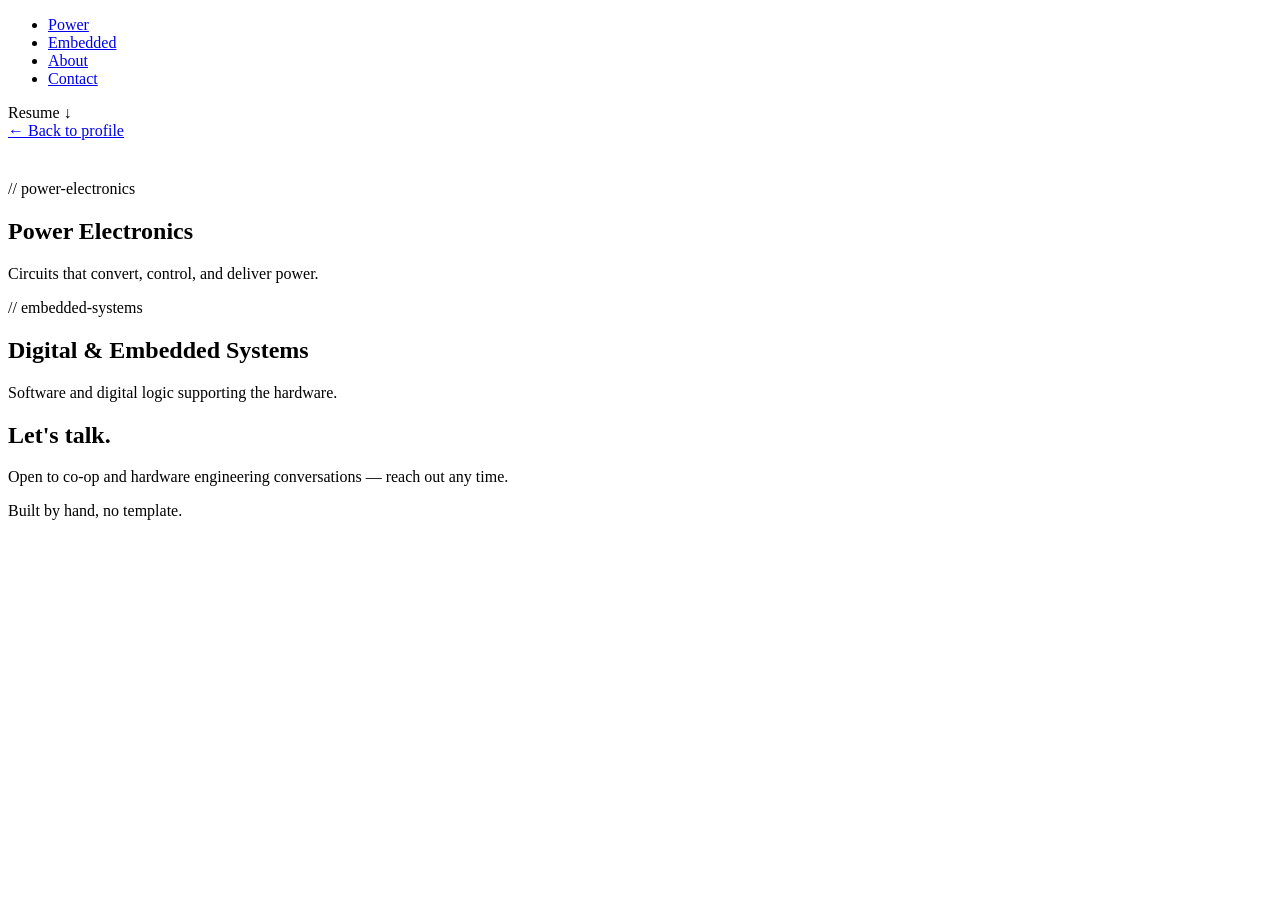
==== projects.html @ f3db2904 "Add files via upload" ====
<!DOCTYPE html>
<html lang="en">
<head>
<meta charset="UTF-8">
<meta name="viewport" content="width=device-width, initial-scale=1.0">
<title>Projects — Hardware Engineer</title>
<link rel="preconnect" href="https://fonts.googleapis.com">
<link rel="preconnect" href="https://fonts.gstatic.com" crossorigin>
<link href="https://fonts.googleapis.com/css2?family=Space+Mono:wght@400;700&family=JetBrains+Mono:wght@400;500;600&family=Inter:wght@400;500;600;700&display=swap" rel="stylesheet">
<link rel="stylesheet" href="style.css">
</head>
<body>

<header>
  <nav class="nav">
    <a href="index.html" class="nav__mark" id="navMark"></a>
    <ul class="nav__links">
      <li><a href="#power">Power</a></li>
      <li><a href="#embedded">Embedded</a></li>
      <li><a href="index.html#about">About</a></li>
      <li><a href="#contact">Contact</a></li>
    </ul>
    <a class="btn-resume" id="resumeLink" target="_blank" rel="noopener">Resume ↓</a>
  </nav>
</header>

<main id="top">

  <div class="wrap">
    <a class="back-link" href="index.html">← Back to profile</a>
  </div>

  <section id="power" style="padding-top:24px;">
    <div class="wrap">
      <div class="section-head reveal">
        <div>
          <p class="eyebrow">// power-electronics</p>
          <h2>Power Electronics</h2>
        </div>
        <p>Circuits that convert, control, and deliver power.</p>
      </div>
      <div class="projects-grid" id="projectsGridPower"></div>
    </div>
  </section>

  <section id="embedded">
    <div class="wrap">
      <div class="section-head reveal">
        <div>
          <p class="eyebrow">// embedded-systems</p>
          <h2>Digital &amp; Embedded Systems</h2>
        </div>
        <p>Software and digital logic supporting the hardware.</p>
      </div>
      <div class="projects-grid" id="projectsGridEmbedded"></div>
    </div>
  </section>

</main>

<footer id="contact">
  <div class="wrap">
    <div class="footer-grid">
      <div>
        <h2>Let's talk.</h2>
        <p class="footer-sub">Open to co-op and hardware engineering conversations — reach out any time.</p>
      </div>
      <div class="footer-links" id="footerLinks"></div>
    </div>
    <div class="wrap fine-print">
      <span id="footerName"></span>
      <span>Built by hand, no template.</span>
    </div>
  </div>
</footer>

<!-- All page content lives in content.js — edit that file, not this one. -->
<script src="content.js"></script>
<script src="main.js"></script>

</body>
</html>
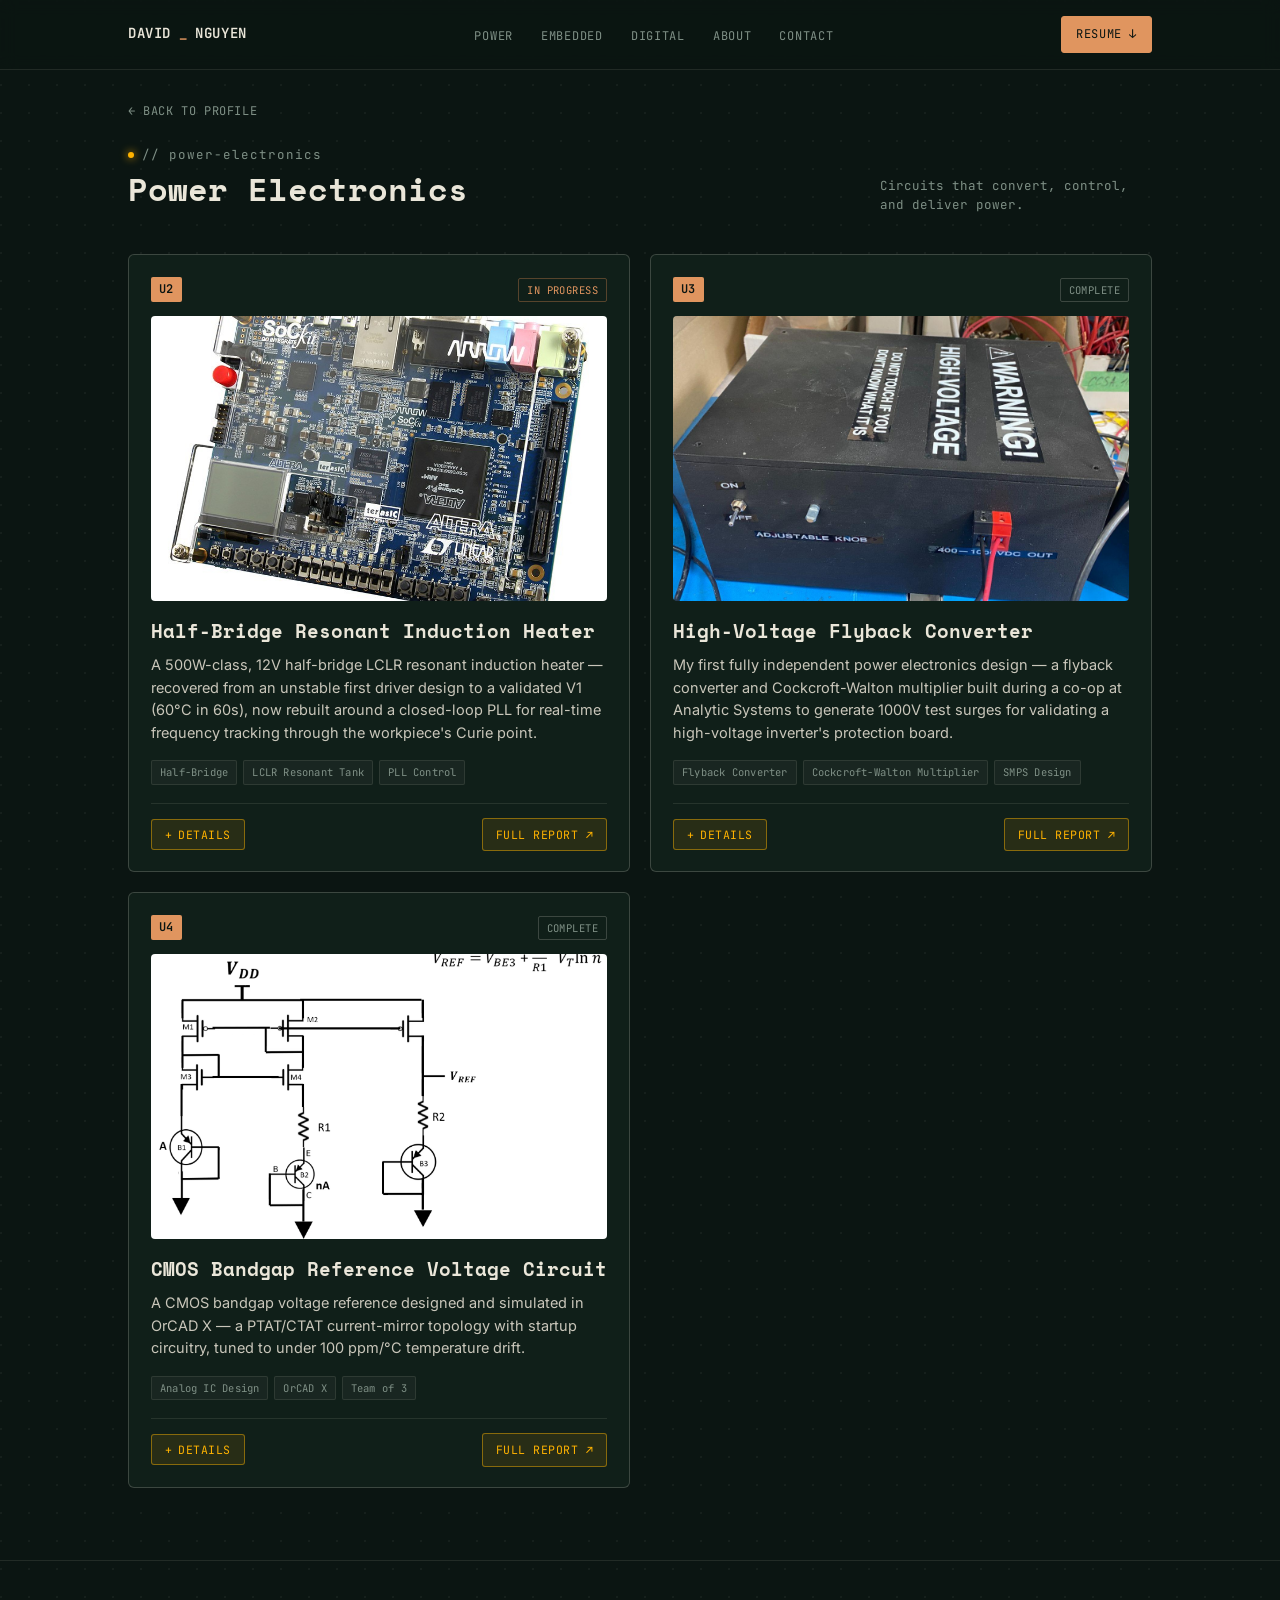
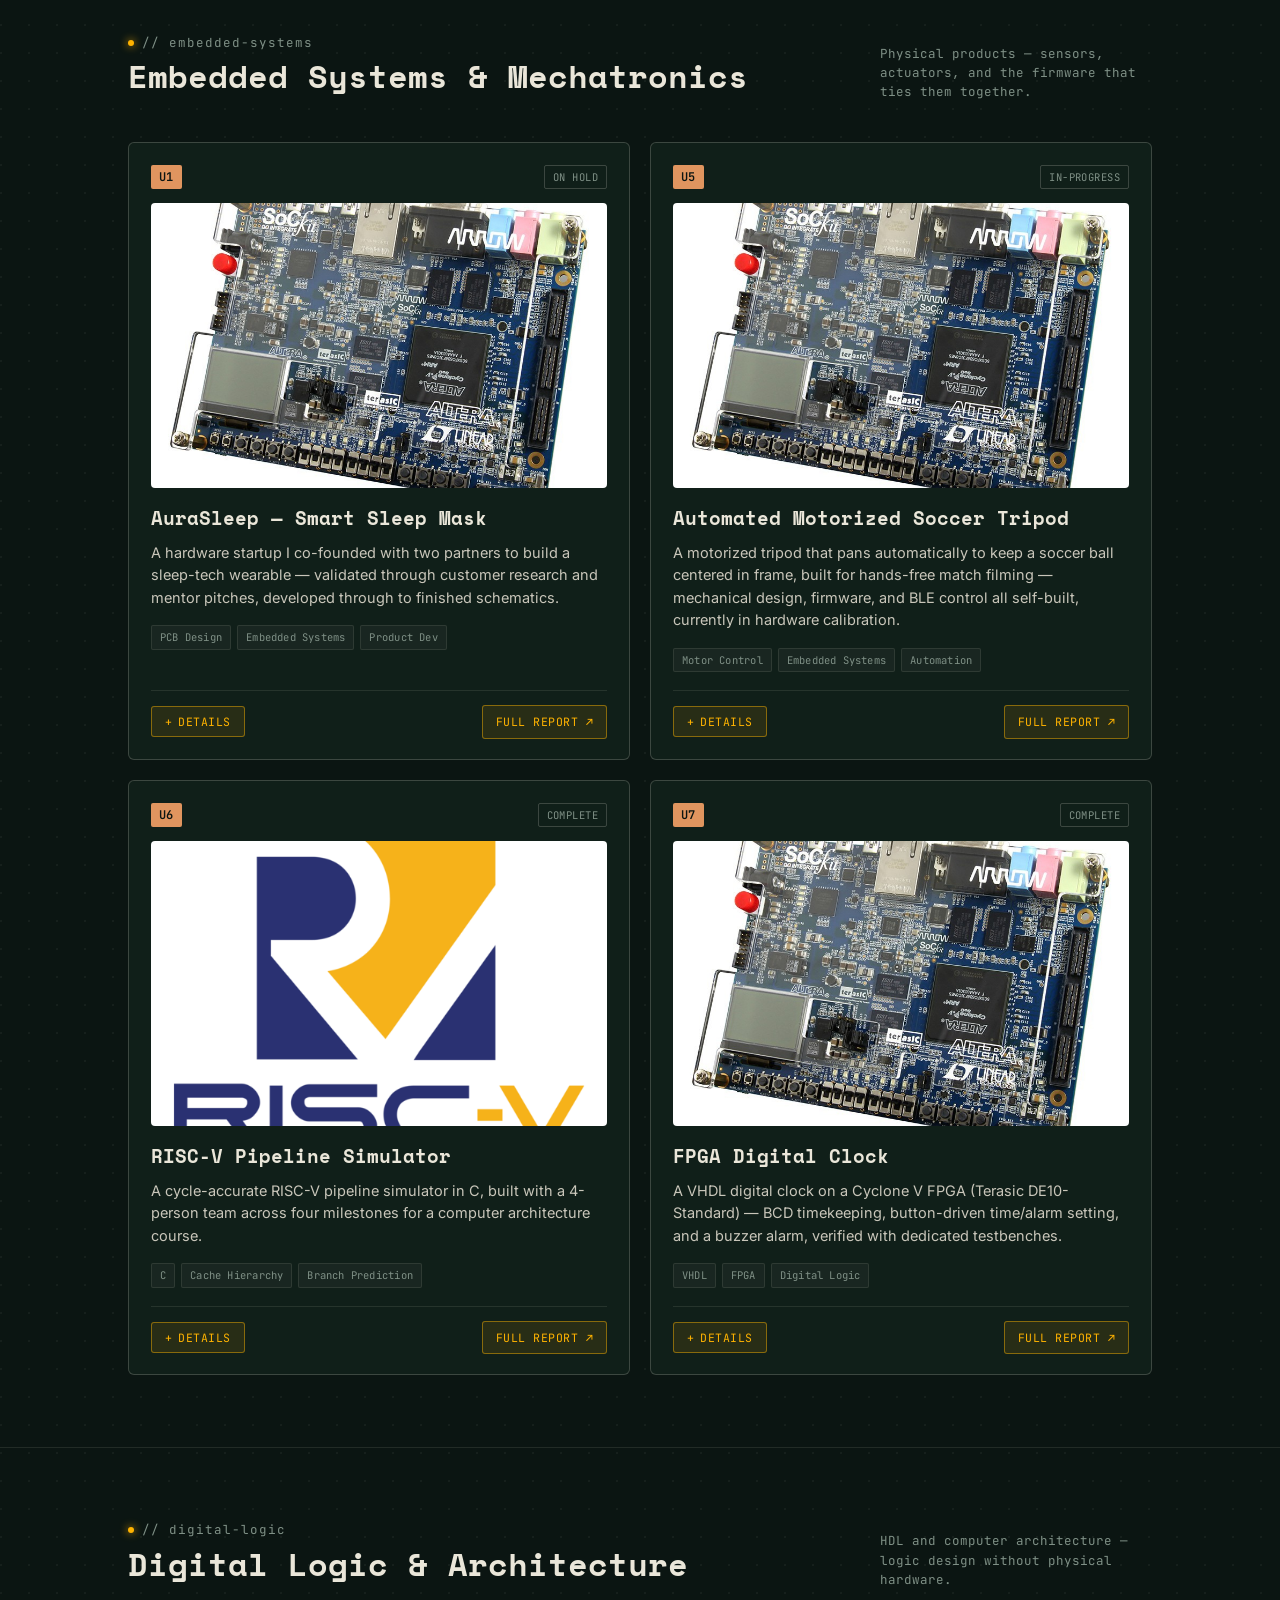
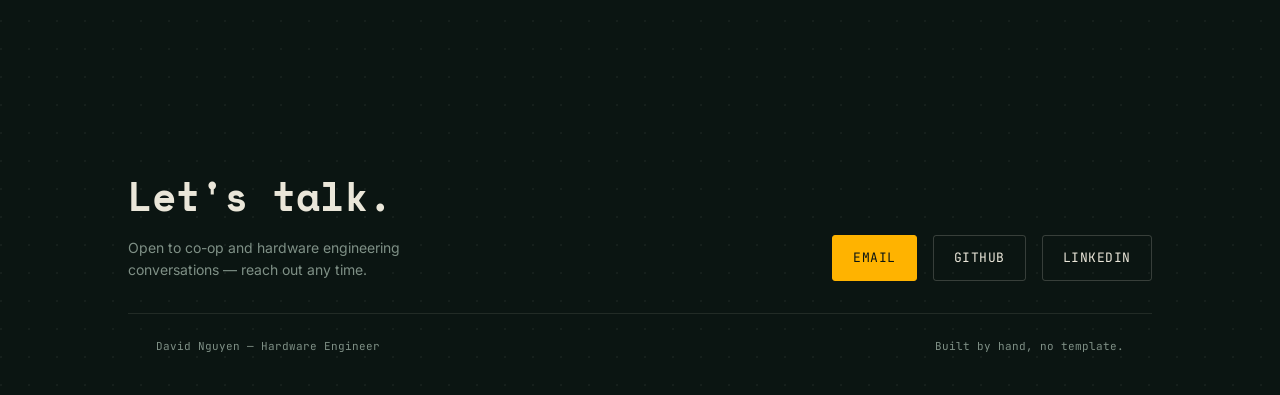
==== commit 260a397e: "Add digital section to projects.html" ====
--- a/projects.html
+++ b/projects.html
@@ -17,6 +17,7 @@
     <ul class="nav__links">
       <li><a href="#power">Power</a></li>
       <li><a href="#embedded">Embedded</a></li>
+      <li><a href="#digital">Digital</a></li>
       <li><a href="index.html#about">About</a></li>
       <li><a href="#contact">Contact</a></li>
     </ul>
@@ -48,11 +49,24 @@
       <div class="section-head reveal">
         <div>
           <p class="eyebrow">// embedded-systems</p>
-          <h2>Digital &amp; Embedded Systems</h2>
+          <h2>Embedded Systems &amp; Mechatronics</h2>
         </div>
-        <p>Software and digital logic supporting the hardware.</p>
+        <p>Physical products — sensors, actuators, and the firmware that ties them together.</p>
       </div>
       <div class="projects-grid" id="projectsGridEmbedded"></div>
+    </div>
+  </section>
+
+  <section id="digital">
+    <div class="wrap">
+      <div class="section-head reveal">
+        <div>
+          <p class="eyebrow">// digital-logic</p>
+          <h2>Digital Logic &amp; Architecture</h2>
+        </div>
+        <p>HDL and computer architecture — logic design without physical hardware.</p>
+      </div>
+      <div class="projects-grid" id="projectsGridDigital"></div>
     </div>
   </section>
 
--- a/style.css
+++ b/style.css
@@ -0,0 +1,634 @@
+:root{
+  --bg:#0b1512;
+  --bg-panel:#101f19;
+  --bg-panel-hover:#15291f;
+  --copper:#c17a4a;
+  --copper-bright:#e0955f;
+  --phosphor:#ffb300;
+  --ink:#eae6d9;
+  --ink-dim:#c9c6ba;
+  --ink-muted:#7f9086;
+  --line:rgba(234,230,217,0.10);
+  --line-strong:rgba(234,230,217,0.20);
+  --font-display:'Space Mono', 'Courier New', monospace;
+  --font-body:'Inter', -apple-system, BlinkMacSystemFont, sans-serif;
+  --font-mono:'JetBrains Mono', 'SFMono-Regular', Consolas, monospace;
+  --radius: 3px;
+  --maxw: 1080px;
+}
+
+*{ box-sizing:border-box; }
+html{ scroll-behavior:smooth; }
+@media (prefers-reduced-motion: reduce){
+  html{ scroll-behavior:auto; }
+  *{ animation-duration:0.01ms !important; animation-iteration-count:1 !important; transition-duration:0.01ms !important; }
+}
+
+body{
+  margin:0;
+  background:
+    radial-gradient(circle at 1px 1px, rgba(234,230,217,0.05) 1px, transparent 0) 0 0/28px 28px,
+    var(--bg);
+  color:var(--ink);
+  font-family:var(--font-body);
+  line-height:1.55;
+  -webkit-font-smoothing:antialiased;
+}
+
+a{ color:inherit; }
+::selection{ background:var(--phosphor); color:#0b1512; }
+
+:focus-visible{
+  outline:2px solid var(--phosphor);
+  outline-offset:2px;
+}
+
+.wrap{
+  max-width:var(--maxw);
+  margin:0 auto;
+  padding:0 28px;
+}
+
+.eyebrow{
+  font-family:var(--font-mono);
+  font-size:12px;
+  letter-spacing:0.08em;
+  color:var(--phosphor);
+  text-transform:lowercase;
+  display:flex;
+  align-items:center;
+  gap:8px;
+  margin:0 0 14px;
+}
+.eyebrow::before{
+  content:"";
+  width:6px; height:6px;
+  background:var(--phosphor);
+  border-radius:50%;
+  box-shadow:0 0 8px var(--phosphor);
+  flex:none;
+}
+
+/* ---------- Header ---------- */
+header{
+  position:sticky; top:0; z-index:50;
+  background:rgba(11,21,18,0.86);
+  backdrop-filter:blur(8px);
+  border-bottom:1px solid var(--line);
+}
+.nav{
+  display:flex; align-items:center; justify-content:space-between;
+  padding:16px 28px;
+  max-width:var(--maxw);
+  margin:0 auto;
+}
+.nav__mark{
+  font-family:var(--font-mono);
+  font-weight:600;
+  font-size:14px;
+  letter-spacing:0.04em;
+  color:var(--ink);
+  text-decoration:none;
+  display:flex; align-items:center; gap:8px;
+}
+.nav__mark span{ color:var(--copper-bright); }
+.nav__links{
+  display:flex; align-items:center; gap:28px;
+  list-style:none; margin:0; padding:0;
+}
+.nav__links a{
+  font-family:var(--font-mono);
+  font-size:12px;
+  letter-spacing:0.06em;
+  text-transform:uppercase;
+  text-decoration:none;
+  color:var(--ink-muted);
+  transition:color 0.15s ease;
+}
+.nav__links a:hover{ color:var(--phosphor); }
+.btn-resume{
+  font-family:var(--font-mono);
+  font-size:12px;
+  letter-spacing:0.05em;
+  text-transform:uppercase;
+  color:var(--bg);
+  background:var(--copper-bright);
+  border:1px solid var(--copper-bright);
+  border-radius:var(--radius);
+  padding:8px 14px;
+  text-decoration:none;
+  transition:transform 0.15s ease, background 0.15s ease;
+  white-space:nowrap;
+}
+.btn-resume:hover{ background:var(--phosphor); border-color:var(--phosphor); transform:translateY(-1px); }
+@media (max-width:720px){
+  .nav__links{ display:none; }
+}
+
+/* ---------- Hero ---------- */
+.hero{
+  padding:88px 0 56px;
+  border-bottom:1px solid var(--line);
+  position:relative;
+  overflow:hidden;
+}
+.hero__grid{
+  display:grid;
+  grid-template-columns:1.1fr 0.9fr;
+  gap:48px;
+  align-items:center;
+}
+@media (max-width:840px){
+  .hero__grid{ grid-template-columns:1fr; }
+}
+.hero h1{
+  font-family:var(--font-display);
+  font-weight:700;
+  font-size:clamp(38px, 6vw, 64px);
+  line-height:1.02;
+  letter-spacing:-0.01em;
+  margin:0 0 18px;
+  color:var(--ink);
+}
+.hero h1 em{
+  font-style:normal;
+  color:var(--copper-bright);
+}
+.hero__sub{
+  font-size:17px;
+  color:var(--ink-dim);
+  max-width:46ch;
+  margin:0 0 26px;
+  text-align:justify;
+  text-justify:inter-word;
+  hyphens:auto;
+}
+.hero__meta{
+  display:flex; flex-wrap:wrap; gap:10px;
+  margin:0 0 32px;
+}
+.chip{
+  font-family:var(--font-mono);
+  font-size:11.5px;
+  letter-spacing:0.03em;
+  color:var(--ink-muted);
+  border:1px solid var(--line-strong);
+  border-radius:var(--radius);
+  padding:6px 10px;
+  background:var(--bg-panel);
+}
+.hero__cta{ display:flex; gap:14px; flex-wrap:wrap; }
+.btn-primary{
+  font-family:var(--font-mono);
+  font-size:13px;
+  letter-spacing:0.04em;
+  text-transform:uppercase;
+  text-decoration:none;
+  color:var(--bg);
+  background:var(--phosphor);
+  padding:12px 20px;
+  border-radius:var(--radius);
+  border:1px solid var(--phosphor);
+  transition:transform 0.15s ease, box-shadow 0.15s ease;
+}
+.btn-primary:hover{ transform:translateY(-1px); box-shadow:0 0 20px rgba(255,179,0,0.25); }
+.btn-ghost{
+  font-family:var(--font-mono);
+  font-size:13px;
+  letter-spacing:0.04em;
+  text-transform:uppercase;
+  text-decoration:none;
+  color:var(--ink);
+  padding:12px 20px;
+  border-radius:var(--radius);
+  border:1px solid var(--line-strong);
+  transition:border-color 0.15s ease, color 0.15s ease;
+}
+.btn-ghost:hover{ border-color:var(--phosphor); color:var(--phosphor); }
+
+/* Oscilloscope signature */
+.scope{
+  background:var(--bg-panel);
+  border:1px solid var(--line-strong);
+  border-radius:6px;
+  padding:18px 18px 10px;
+  position:relative;
+}
+.scope__head{
+  display:flex; justify-content:space-between; align-items:center;
+  font-family:var(--font-mono);
+  font-size:10.5px;
+  letter-spacing:0.05em;
+  color:var(--ink-muted);
+  text-transform:uppercase;
+  margin-bottom:10px;
+}
+.scope__head b{ color:var(--phosphor); font-weight:600; }
+.scope svg{ width:100%; height:auto; display:block; }
+.scope__trace{
+  fill:none;
+  stroke:var(--phosphor);
+  stroke-width:2;
+  stroke-linecap:round;
+  stroke-linejoin:round;
+  filter:drop-shadow(0 0 6px rgba(255,179,0,0.55));
+  stroke-dasharray:1400;
+  stroke-dashoffset:1400;
+  animation:draw 2.4s ease-out 0.3s forwards;
+}
+@keyframes draw{ to{ stroke-dashoffset:0; } }
+@media (prefers-reduced-motion: reduce){
+  .scope__trace{ stroke-dashoffset:0; animation:none; }
+}
+.scope__grid-line{ stroke:var(--line); stroke-width:1; }
+.scope__foot{
+  display:flex; justify-content:space-between;
+  font-family:var(--font-mono);
+  font-size:10px;
+  color:var(--ink-muted);
+  padding:8px 2px 0;
+  border-top:1px solid var(--line);
+  margin-top:8px;
+}
+
+/* ---------- Section shell ---------- */
+section{ padding:72px 0; border-bottom:1px solid var(--line); }
+section:last-of-type{ border-bottom:none; }
+.section-head{
+  display:flex; justify-content:space-between; align-items:flex-end;
+  gap:24px; margin-bottom:40px; flex-wrap:wrap;
+}
+.section-head h2{
+  font-family:var(--font-display);
+  font-size:clamp(24px,3vw,32px);
+  margin:0;
+  color:var(--ink);
+}
+.section-head p{
+  font-family:var(--font-mono);
+  font-size:12.5px;
+  color:var(--ink-muted);
+  max-width:34ch;
+  margin:0;
+}
+
+/* ---------- Back link (projects page) ---------- */
+.back-link{
+  display:inline-flex; align-items:center; gap:6px;
+  font-family:var(--font-mono);
+  font-size:12px; letter-spacing:0.05em; text-transform:uppercase;
+  color:var(--ink-muted); text-decoration:none;
+  margin:32px 0 0;
+  transition:color 0.15s ease;
+}
+.back-link:hover{ color:var(--phosphor); }
+
+/* ---------- Project links teaser (profile page) ---------- */
+.teaser-grid{
+  display:grid; grid-template-columns:repeat(3, 1fr); gap:20px;
+}
+@media (max-width:960px){ .teaser-grid{ grid-template-columns:1fr 1fr; } }
+@media (max-width:640px){ .teaser-grid{ grid-template-columns:1fr; } }
+.teaser-card{
+  display:block;
+  background:var(--bg-panel);
+  border:1px solid var(--line-strong);
+  border-radius:6px;
+  padding:24px;
+  text-decoration:none;
+  transition:border-color 0.2s ease, background 0.2s ease, transform 0.2s ease;
+}
+.teaser-card:hover{ border-color:rgba(193,122,74,0.55); background:var(--bg-panel-hover); transform:translateY(-2px); }
+.teaser-card .eyebrow{ margin-bottom:10px; }
+.teaser-card h3{ font-family:var(--font-display); font-size:20px; margin:0 0 8px; color:var(--ink); }
+.teaser-card p{ font-size:13.5px; color:var(--ink-muted); margin:0 0 14px; }
+.teaser-card .teaser-arrow{ font-family:var(--font-mono); font-size:12px; color:var(--phosphor); }
+
+/* ---------- Project cards ---------- */
+.projects-grid{
+  display:grid;
+  grid-template-columns:repeat(2, 1fr);
+  gap:20px;
+}
+@media (max-width:780px){
+  .projects-grid{ grid-template-columns:1fr; }
+}
+.project-card{
+  background:var(--bg-panel);
+  border:1px solid var(--line-strong);
+  border-radius:6px;
+  padding:22px 22px 20px;
+  display:flex;
+  flex-direction:column;
+  transition:border-color 0.2s ease, background 0.2s ease;
+}
+.project-card:hover{ border-color:rgba(193,122,74,0.55); background:var(--bg-panel-hover); }
+
+.project-media{
+  aspect-ratio:16/10;
+  border-radius:4px;
+  margin-bottom:16px;
+  overflow:hidden;
+  background:var(--bg);
+}
+.project-media img{
+  width:100%; height:100%;
+  object-fit:cover;
+  display:block;
+}
+.project-media--empty{
+  display:flex; align-items:center; justify-content:center;
+  border:1px dashed var(--line-strong);
+  background:repeating-linear-gradient(135deg, rgba(234,230,217,0.025) 0 10px, transparent 10px 20px);
+}
+.project-media--empty span{
+  font-family:var(--font-mono);
+  font-size:11px;
+  letter-spacing:0.03em;
+  color:var(--ink-muted);
+  text-transform:uppercase;
+}
+
+.project-card__top{
+  display:flex; justify-content:space-between; align-items:center;
+  margin-bottom:14px;
+}
+.designator{
+  font-family:var(--font-mono);
+  font-weight:600;
+  font-size:12px;
+  color:var(--bg);
+  background:var(--copper-bright);
+  padding:3px 8px;
+  border-radius:2px;
+  letter-spacing:0.03em;
+}
+.status-pill{
+  font-family:var(--font-mono);
+  font-size:10.5px;
+  letter-spacing:0.04em;
+  text-transform:uppercase;
+  color:var(--ink-muted);
+  border:1px solid var(--line-strong);
+  padding:3px 8px;
+  border-radius:2px;
+}
+.status-pill.is-progress{ color:var(--copper-bright); border-color:rgba(193,122,74,0.4); }
+
+.project-card h3{
+  font-family:var(--font-display);
+  font-size:19px;
+  margin:0 0 8px;
+  color:var(--ink);
+}
+.project-card .blurb{
+  color:var(--ink-dim);
+  font-size:14.5px;
+  margin:0 0 16px;
+}
+.tag-row{ display:flex; flex-wrap:wrap; gap:6px; margin-bottom:18px; }
+.tag{
+  font-family:var(--font-mono);
+  font-size:10.5px;
+  letter-spacing:0.02em;
+  color:var(--ink-muted);
+  background:rgba(234,230,217,0.04);
+  border:1px solid var(--line);
+  padding:3px 8px;
+  border-radius:2px;
+}
+
+.card-foot{
+  margin-top:auto;
+  display:flex; align-items:center; justify-content:space-between;
+  gap:12px;
+  padding-top:14px;
+  border-top:1px solid var(--line);
+}
+.toggle-btn{
+  font-family:var(--font-mono);
+  font-size:11.5px;
+  letter-spacing:0.04em;
+  text-transform:uppercase;
+  color:var(--phosphor);
+  background:rgba(255,179,0,0.10);
+  border:1px solid rgba(255,179,0,0.45);
+  border-radius:var(--radius);
+  padding:7px 13px;
+  cursor:pointer;
+  display:inline-flex; align-items:center; gap:6px;
+  transition:background 0.15s ease, color 0.15s ease, box-shadow 0.15s ease;
+}
+.toggle-btn:hover{
+  color:var(--bg);
+  background:var(--phosphor);
+  box-shadow:0 0 16px rgba(255,179,0,0.35);
+}
+.toggle-btn .plus{ transition:transform 0.2s ease; display:inline-block; }
+.toggle-btn[aria-expanded="true"] .plus{ transform:rotate(45deg); }
+.link-row{ display:flex; gap:14px; }
+.link-row a{
+  font-family:var(--font-mono);
+  font-size:11.5px;
+  letter-spacing:0.04em;
+  text-transform:uppercase;
+  color:var(--phosphor);
+  text-decoration:none;
+  border:1px solid rgba(255,179,0,0.45);
+  border-radius:var(--radius);
+  padding:7px 13px;
+  background:rgba(255,179,0,0.10);
+  display:inline-flex;
+  align-items:center;
+  gap:5px;
+  transition:background 0.15s ease, color 0.15s ease, box-shadow 0.15s ease;
+}
+.link-row a:hover{
+  color:var(--bg);
+  background:var(--phosphor);
+  box-shadow:0 0 16px rgba(255,179,0,0.35);
+}
+
+.details{
+  max-height:0;
+  overflow:hidden;
+  transition:max-height 0.35s ease;
+}
+.details.is-open{ max-height:900px; }
+.details__inner{ padding-top:18px; }
+.details__block{ margin-bottom:14px; }
+.details__block:last-child{ margin-bottom:0; }
+.details__block b{
+  display:block;
+  font-family:var(--font-mono);
+  font-size:11px;
+  letter-spacing:0.05em;
+  text-transform:uppercase;
+  color:var(--copper-bright);
+  margin-bottom:5px;
+}
+.details__block p{ margin:0; font-size:14px; color:var(--ink-dim); }
+.placeholder{ color:var(--ink-muted); font-style:italic; }
+
+/* ---------- Coursework list ---------- */
+.lab-list{ display:flex; flex-direction:column; gap:1px; background:var(--line); border:1px solid var(--line-strong); border-radius:6px; overflow:hidden; }
+.lab-row{
+  background:var(--bg-panel);
+  padding:18px 22px;
+  display:grid;
+  grid-template-columns:120px 1fr;
+  gap:20px;
+  align-items:baseline;
+}
+@media (max-width:640px){ .lab-row{ grid-template-columns:1fr; gap:6px; } }
+.lab-row .code{
+  font-family:var(--font-mono);
+  font-size:12px;
+  color:var(--phosphor);
+  letter-spacing:0.03em;
+}
+.lab-row h4{ margin:0 0 4px; font-family:var(--font-display); font-size:15.5px; color:var(--ink); }
+.lab-row p{ margin:0; font-size:13.5px; color:var(--ink-muted); }
+
+/* ---------- About ---------- */
+.about-grid{ min-width:0; }
+.about-photo{
+  margin:32px 0 0;
+  width:100%;
+  max-width:100%;
+  min-width:0;
+}
+.about-photo img{
+  width:100%;
+  max-width:100%;
+  display:block;
+  border-radius:6px;
+  border:1px solid var(--line-strong);
+}
+.about-photo figcaption{
+  font-family:var(--font-mono);
+  font-size:11.5px;
+  letter-spacing:0.03em;
+  color:var(--ink-muted);
+  margin-top:10px;
+}
+.about-grid p{ color:var(--ink-dim); font-size:15px; margin:0 0 16px; text-align:justify; text-justify:inter-word; hyphens:auto; }
+
+/* ---------- Footer / contact ---------- */
+footer{ padding:64px 0 40px; }
+.footer-grid{
+  display:flex; justify-content:space-between; align-items:flex-end; flex-wrap:wrap; gap:32px;
+  padding-bottom:32px; margin-bottom:24px; border-bottom:1px solid var(--line);
+}
+footer h2{
+  font-family:var(--font-display);
+  font-size:clamp(26px,4vw,40px);
+  margin:0 0 10px;
+}
+footer .footer-sub{ color:var(--ink-muted); font-size:14px; max-width:40ch; margin:0; }
+.footer-links{ display:flex; gap:16px; flex-wrap:wrap; }
+.fine-print{
+  display:flex; justify-content:space-between; flex-wrap:wrap; gap:10px;
+  font-family:var(--font-mono); font-size:11px; color:var(--ink-muted);
+}
+
+/* ---------- Resume preview modal ---------- */
+.resume-modal-overlay{
+  position:fixed; inset:0; z-index:100;
+  background:rgba(6,10,9,0.75);
+  backdrop-filter:blur(4px);
+  display:flex; align-items:center; justify-content:center;
+  padding:24px;
+  opacity:0; visibility:hidden;
+  transition:opacity 0.2s ease;
+}
+.resume-modal-overlay.is-open{ opacity:1; visibility:visible; }
+.resume-modal{
+  background:var(--bg-panel);
+  border:1px solid var(--line-strong);
+  border-radius:8px;
+  width:min(840px, 100%);
+  max-height:88vh;
+  display:flex; flex-direction:column;
+  overflow:hidden;
+  box-shadow:0 24px 64px rgba(0,0,0,0.55);
+}
+.resume-modal__head{
+  display:flex; align-items:center; justify-content:space-between;
+  gap:16px;
+  padding:14px 18px;
+  border-bottom:1px solid var(--line);
+  flex:none;
+}
+.resume-modal__label{
+  font-family:var(--font-mono);
+  font-size:12px;
+  letter-spacing:0.05em;
+  color:var(--ink-muted);
+  display:flex; align-items:center; gap:8px;
+  min-width:0;
+}
+.resume-modal__label::before{
+  content:"";
+  width:6px; height:6px; flex:none;
+  background:var(--phosphor);
+  border-radius:50%;
+  box-shadow:0 0 8px var(--phosphor);
+}
+.resume-modal__label span{ overflow:hidden; text-overflow:ellipsis; white-space:nowrap; }
+.resume-modal__actions{ display:flex; align-items:center; gap:8px; flex:none; }
+.resume-modal__download{
+  font-family:var(--font-mono);
+  font-size:11.5px;
+  letter-spacing:0.04em;
+  text-transform:uppercase;
+  text-decoration:none;
+  color:var(--bg);
+  background:var(--phosphor);
+  padding:7px 12px;
+  border-radius:var(--radius);
+  white-space:nowrap;
+}
+.resume-modal__download:hover{ background:var(--copper-bright); }
+.resume-modal__close{
+  font-family:var(--font-mono);
+  font-size:16px;
+  line-height:1;
+  color:var(--ink-muted);
+  background:none;
+  border:1px solid var(--line-strong);
+  border-radius:var(--radius);
+  width:30px; height:30px;
+  cursor:pointer;
+}
+.resume-modal__close:hover{ color:var(--phosphor); border-color:var(--phosphor); }
+.resume-modal__body{
+  flex:1;
+  min-height:0;
+  background:#0a1310;
+}
+.resume-modal__body iframe{
+  width:100%; height:100%;
+  min-height:70vh;
+  border:0;
+  display:block;
+}
+.resume-modal__fallback{
+  font-family:var(--font-mono);
+  font-size:11px;
+  color:var(--ink-muted);
+  text-align:center;
+  padding:8px;
+  border-top:1px solid var(--line);
+  flex:none;
+}
+.resume-modal__fallback a{ color:var(--phosphor); text-decoration:none; border-bottom:1px dashed var(--phosphor); }
+@media (max-width:640px){
+  .resume-modal{ max-height:92vh; }
+  .resume-modal__body iframe{ min-height:60vh; }
+}
+
+/* Reveal on scroll */
+.reveal{ opacity:0; transform:translateY(14px); transition:opacity 0.5s ease, transform 0.5s ease; }
+.reveal.is-visible{ opacity:1; transform:none; }
+@media (prefers-reduced-motion: reduce){ .reveal{ opacity:1; transform:none; } }
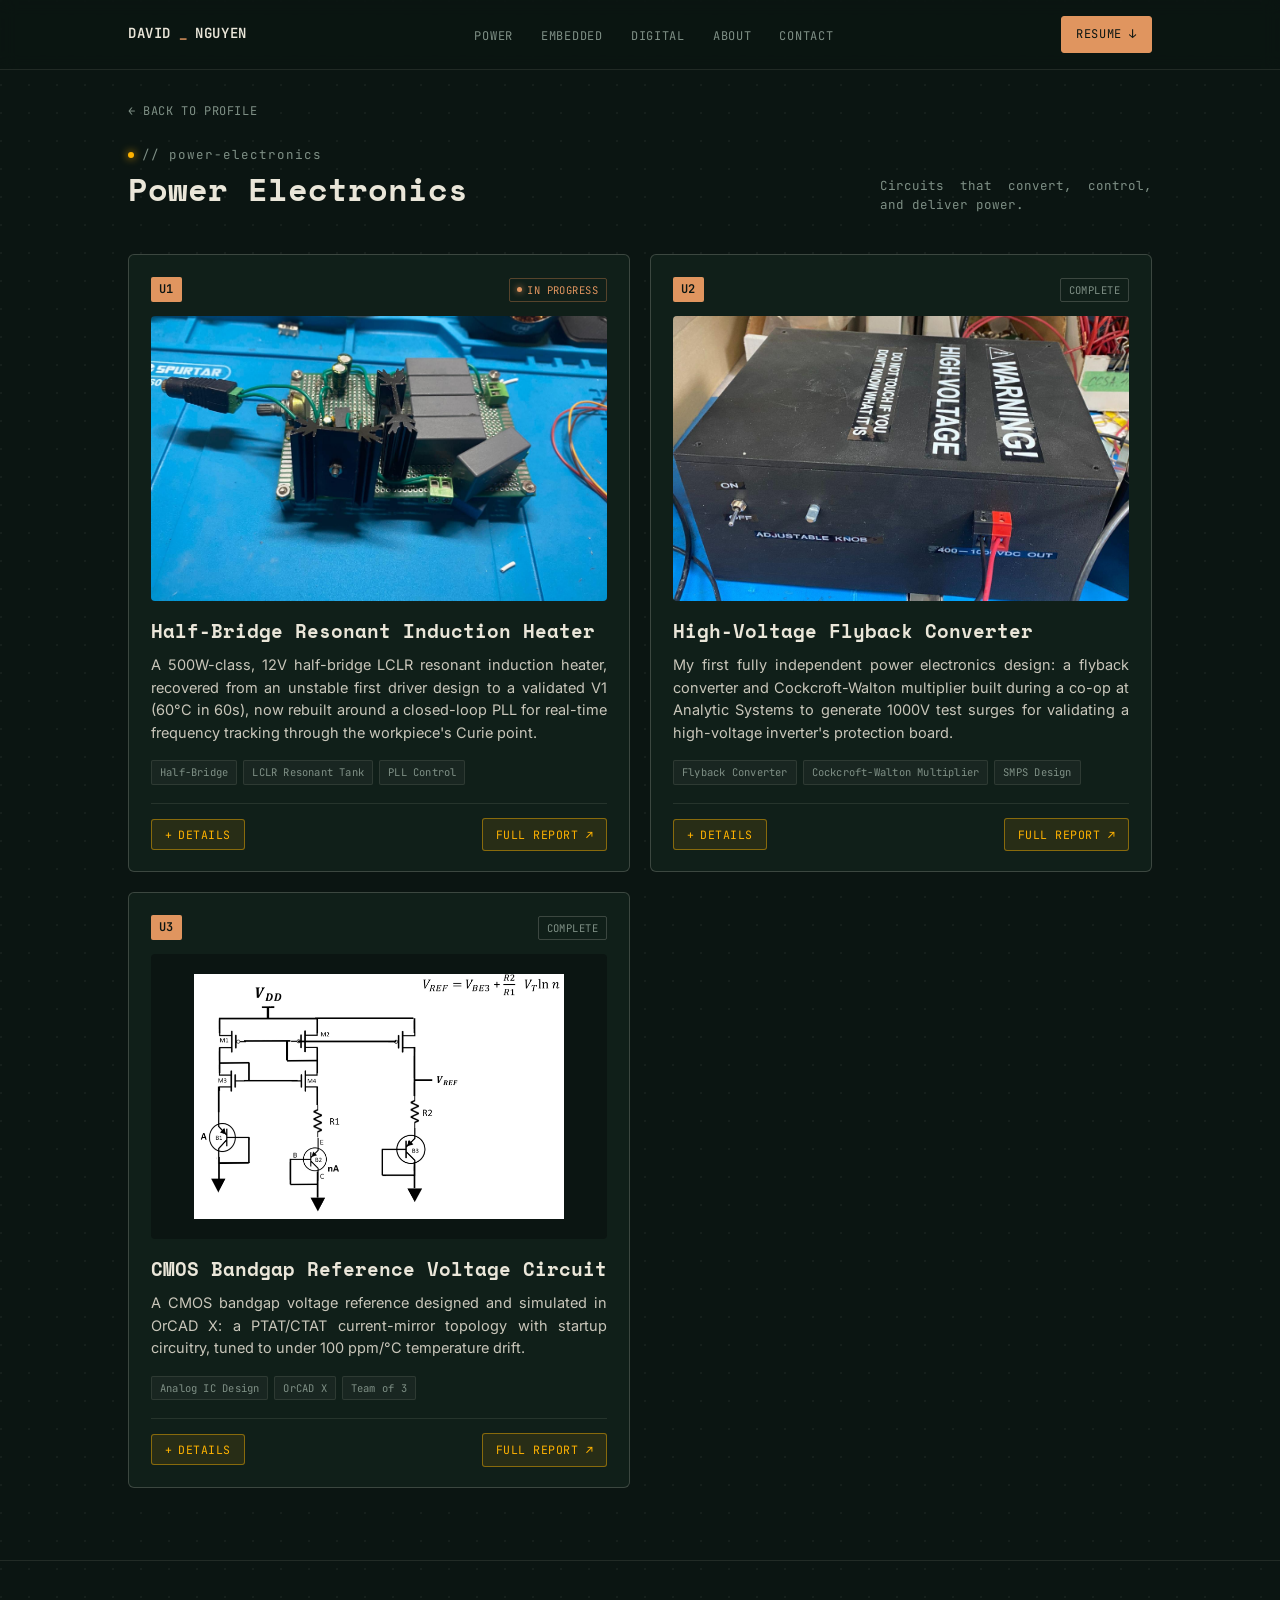
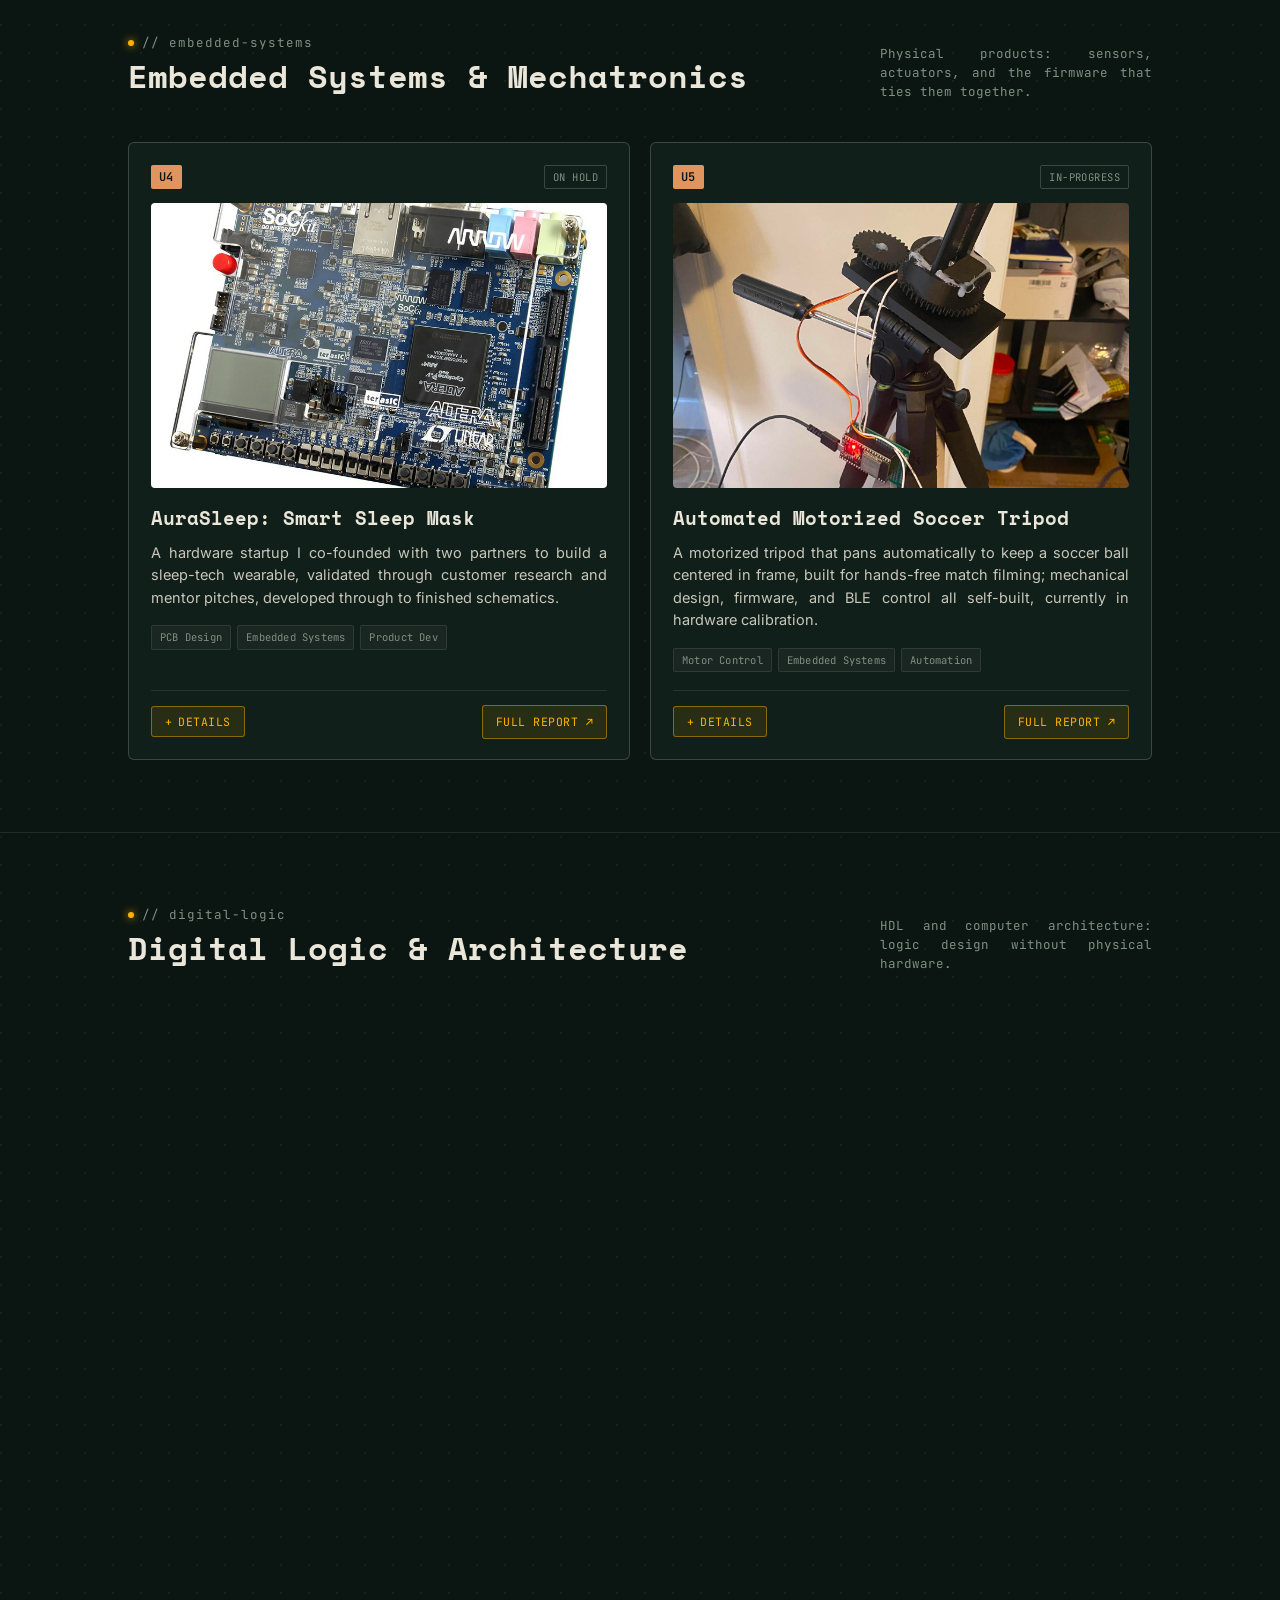
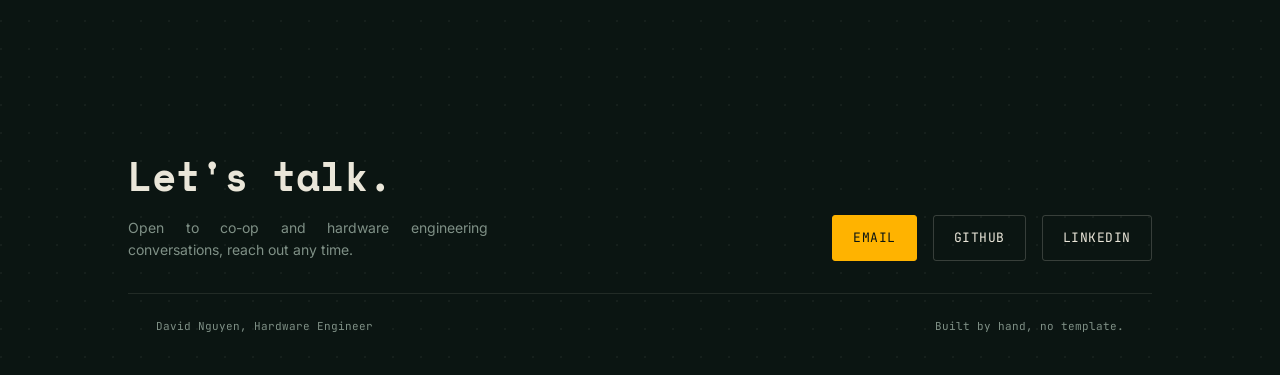
==== commit 2bf51045: "Justify body text, remove em dashes from copy" ====
--- a/projects.html
+++ b/projects.html
@@ -3,7 +3,7 @@
 <head>
 <meta charset="UTF-8">
 <meta name="viewport" content="width=device-width, initial-scale=1.0">
-<title>Projects — Hardware Engineer</title>
+<title>Projects: Hardware Engineer</title>
 <link rel="preconnect" href="https://fonts.googleapis.com">
 <link rel="preconnect" href="https://fonts.gstatic.com" crossorigin>
 <link href="https://fonts.googleapis.com/css2?family=Space+Mono:wght@400;700&family=JetBrains+Mono:wght@400;500;600&family=Inter:wght@400;500;600;700&display=swap" rel="stylesheet">
@@ -51,7 +51,7 @@
           <p class="eyebrow">// embedded-systems</p>
           <h2>Embedded Systems &amp; Mechatronics</h2>
         </div>
-        <p>Physical products — sensors, actuators, and the firmware that ties them together.</p>
+        <p>Physical products: sensors, actuators, and the firmware that ties them together.</p>
       </div>
       <div class="projects-grid" id="projectsGridEmbedded"></div>
     </div>
@@ -64,7 +64,7 @@
           <p class="eyebrow">// digital-logic</p>
           <h2>Digital Logic &amp; Architecture</h2>
         </div>
-        <p>HDL and computer architecture — logic design without physical hardware.</p>
+        <p>HDL and computer architecture: logic design without physical hardware.</p>
       </div>
       <div class="projects-grid" id="projectsGridDigital"></div>
     </div>
@@ -77,7 +77,7 @@
     <div class="footer-grid">
       <div>
         <h2>Let's talk.</h2>
-        <p class="footer-sub">Open to co-op and hardware engineering conversations — reach out any time.</p>
+        <p class="footer-sub">Open to co-op and hardware engineering conversations, reach out any time.</p>
       </div>
       <div class="footer-links" id="footerLinks"></div>
     </div>
@@ -88,7 +88,7 @@
   </div>
 </footer>
 
-<!-- All page content lives in content.js — edit that file, not this one. -->
+<!-- All page content lives in content.js; edit that file, not this one. -->
 <script src="content.js"></script>
 <script src="main.js"></script>
 
--- a/style.css
+++ b/style.css
@@ -1,3 +1,10 @@
+/* Macro: native cross-document page transition (index <-> projects).
+   Supported browsers cross-fade between full page navigations automatically;
+   unsupported browsers simply ignore this and navigate as normal. */
+@view-transition{
+  navigation:auto;
+}
+
 :root{
   --bg:#0b1512;
   --bg-panel:#101f19;
@@ -67,6 +74,11 @@
   border-radius:50%;
   box-shadow:0 0 8px var(--phosphor);
   flex:none;
+  animation:led-pulse 2.6s ease-in-out infinite;
+}
+@keyframes led-pulse{
+  0%, 100%{ box-shadow:0 0 6px rgba(255,179,0,0.55); opacity:0.85; }
+  50%{ box-shadow:0 0 12px rgba(255,179,0,0.95); opacity:1; }
 }
 
 /* ---------- Header ---------- */
@@ -91,7 +103,8 @@
   text-decoration:none;
   display:flex; align-items:center; gap:8px;
 }
-.nav__mark span{ color:var(--copper-bright); }
+.nav__mark span{ color:var(--copper-bright); animation:blink 1.1s steps(1,end) infinite; }
+@keyframes blink{ 50%{ opacity:0; } }
 .nav__links{
   display:flex; align-items:center; gap:28px;
   list-style:none; margin:0; padding:0;
@@ -141,6 +154,26 @@
 @media (max-width:840px){
   .hero__grid{ grid-template-columns:1fr; }
 }
+@keyframes hero-in{
+  from{ opacity:0; transform:translateY(16px); }
+  to{ opacity:1; transform:translateY(0); }
+}
+@keyframes hero-in-fade{
+  from{ opacity:0; }
+  to{ opacity:1; }
+}
+.hero .eyebrow{ animation:hero-in 0.6s ease-out both; }
+.hero h1{ animation:hero-in 0.6s ease-out 0.1s both; }
+.hero__sub{ animation:hero-in 0.6s ease-out 0.22s both; }
+.hero__meta{ animation:hero-in 0.6s ease-out 0.34s both; }
+/* Opacity-only: `transform` on .scope is driven by the scroll-parallax script,
+   and a fill:both animation touching the same property would permanently
+   override it. */
+.scope{ animation:hero-in-fade 0.7s ease-out 0.42s both; }
+@media (prefers-reduced-motion: reduce){
+  .hero .eyebrow, .hero h1, .hero__sub, .hero__meta, .scope{ animation:none; }
+}
+
 .hero h1{
   font-family:var(--font-display);
   font-weight:700;
@@ -149,6 +182,7 @@
   letter-spacing:-0.01em;
   margin:0 0 18px;
   color:var(--ink);
+  text-wrap:balance;
 }
 .hero h1 em{
   font-style:normal;
@@ -234,11 +268,16 @@
   filter:drop-shadow(0 0 6px rgba(255,179,0,0.55));
   stroke-dasharray:1400;
   stroke-dashoffset:1400;
-  animation:draw 2.4s ease-out 0.3s forwards;
+  animation:draw 2.4s ease-out 0.3s forwards, signal-glow 3.2s ease-in-out 2.7s infinite;
 }
 @keyframes draw{ to{ stroke-dashoffset:0; } }
+@keyframes signal-glow{
+  0%, 100%{ filter:drop-shadow(0 0 5px rgba(255,179,0,0.45)); }
+  50%{ filter:drop-shadow(0 0 9px rgba(255,179,0,0.85)); }
+}
 @media (prefers-reduced-motion: reduce){
   .scope__trace{ stroke-dashoffset:0; animation:none; }
+  .eyebrow::before, .status-pill.is-progress::before, .nav__mark span{ animation:none; }
 }
 .scope__grid-line{ stroke:var(--line); stroke-width:1; }
 .scope__foot{
@@ -270,6 +309,7 @@
   color:var(--ink-muted);
   max-width:34ch;
   margin:0;
+  text-align:justify;
 }
 
 /* ---------- Back link (projects page) ---------- */
@@ -291,6 +331,8 @@
 @media (max-width:640px){ .teaser-grid{ grid-template-columns:1fr; } }
 .teaser-card{
   display:block;
+  position:relative;
+  overflow:hidden;
   background:var(--bg-panel);
   border:1px solid var(--line-strong);
   border-radius:6px;
@@ -299,9 +341,23 @@
   transition:border-color 0.2s ease, background 0.2s ease, transform 0.2s ease;
 }
 .teaser-card:hover{ border-color:rgba(193,122,74,0.55); background:var(--bg-panel-hover); transform:translateY(-2px); }
+.teaser-card::after, .project-card::after{
+  content:"";
+  position:absolute;
+  top:0; left:-60%;
+  width:40%; height:100%;
+  background:linear-gradient(115deg, transparent, rgba(255,179,0,0.10), transparent);
+  transform:skewX(-15deg);
+  transition:left 0.65s ease;
+  pointer-events:none;
+}
+.teaser-card:hover::after, .project-card:hover::after{ left:130%; }
+@media (prefers-reduced-motion: reduce){
+  .teaser-card::after, .project-card::after{ display:none; }
+}
 .teaser-card .eyebrow{ margin-bottom:10px; }
 .teaser-card h3{ font-family:var(--font-display); font-size:20px; margin:0 0 8px; color:var(--ink); }
-.teaser-card p{ font-size:13.5px; color:var(--ink-muted); margin:0 0 14px; }
+.teaser-card p{ font-size:13.5px; color:var(--ink-muted); margin:0 0 14px; text-align:justify; }
 .teaser-card .teaser-arrow{ font-family:var(--font-mono); font-size:12px; color:var(--phosphor); }
 
 /* ---------- Project cards ---------- */
@@ -314,15 +370,24 @@
   .projects-grid{ grid-template-columns:1fr; }
 }
 .project-card{
+  position:relative;
+  overflow:hidden;
   background:var(--bg-panel);
   border:1px solid var(--line-strong);
   border-radius:6px;
   padding:22px 22px 20px;
   display:flex;
   flex-direction:column;
-  transition:border-color 0.2s ease, background 0.2s ease;
-}
-.project-card:hover{ border-color:rgba(193,122,74,0.55); background:var(--bg-panel-hover); }
+}
+/* Higher specificity than the plain .reveal rule (which also sets `transition`)
+   so hover transitions here aren't silently clobbered by the cascade. */
+.project-card.reveal{
+  transition:opacity 0.7s cubic-bezier(0.2,0.7,0.3,1), transform 0.7s cubic-bezier(0.2,0.7,0.3,1), border-color 0.2s ease, background 0.2s ease;
+}
+.project-card:hover{ transition-duration:0.2s; }
+.project-card:hover{ border-color:rgba(193,122,74,0.55); background:var(--bg-panel-hover); transform:translateY(-3px); }
+/* Stagger the fade-in of cards that share a row */
+.projects-grid .project-card:nth-child(2n){ transition-delay:0.08s; }
 
 .project-media{
   aspect-ratio:16/10;
@@ -335,6 +400,17 @@
   width:100%; height:100%;
   object-fit:cover;
   display:block;
+}
+.project-media--contain{
+  padding:20px;
+  display:flex;
+  align-items:center;
+  justify-content:center;
+}
+.project-media--contain img{
+  width:100%; height:100%;
+  object-fit:contain;
+  border-radius:2px;
 }
 .project-media--empty{
   display:flex; align-items:center; justify-content:center;
@@ -373,7 +449,23 @@
   padding:3px 8px;
   border-radius:2px;
 }
-.status-pill.is-progress{ color:var(--copper-bright); border-color:rgba(193,122,74,0.4); }
+.status-pill.is-progress{
+  color:var(--copper-bright);
+  border-color:rgba(193,122,74,0.4);
+  position:relative;
+  padding-left:17px;
+}
+.status-pill.is-progress::before{
+  content:"";
+  position:absolute;
+  left:7px; top:50%;
+  width:5px; height:5px;
+  margin-top:-2.5px;
+  border-radius:50%;
+  background:var(--copper-bright);
+  box-shadow:0 0 6px var(--copper-bright);
+  animation:led-pulse 2s ease-in-out infinite;
+}
 
 .project-card h3{
   font-family:var(--font-display);
@@ -385,6 +477,7 @@
   color:var(--ink-dim);
   font-size:14.5px;
   margin:0 0 16px;
+  text-align:justify;
 }
 .tag-row{ display:flex; flex-wrap:wrap; gap:6px; margin-bottom:18px; }
 .tag{
@@ -467,7 +560,7 @@
   color:var(--copper-bright);
   margin-bottom:5px;
 }
-.details__block p{ margin:0; font-size:14px; color:var(--ink-dim); }
+.details__block p{ margin:0; font-size:14px; color:var(--ink-dim); text-align:justify; }
 .placeholder{ color:var(--ink-muted); font-style:italic; }
 
 /* ---------- Coursework list ---------- */
@@ -488,14 +581,119 @@
   letter-spacing:0.03em;
 }
 .lab-row h4{ margin:0 0 4px; font-family:var(--font-display); font-size:15.5px; color:var(--ink); }
-.lab-row p{ margin:0; font-size:13.5px; color:var(--ink-muted); }
+.lab-row p{ margin:0; font-size:13.5px; color:var(--ink-muted); text-align:justify; }
+
+/* ---------- Work experience timeline ---------- */
+.timeline{ position:relative; max-width:640px; }
+.timeline::before{
+  content:"";
+  position:absolute;
+  top:14px; bottom:14px; left:14px;
+  width:1px;
+  background:var(--line-strong);
+}
+.timeline-item{ position:relative; display:flex; padding-bottom:36px; }
+.timeline .timeline-item:nth-child(2){ transition-delay:0.08s; }
+.timeline .timeline-item:nth-child(3){ transition-delay:0.16s; }
+.timeline .timeline-item:nth-child(4){ transition-delay:0.24s; }
+.timeline .timeline-item:nth-child(5){ transition-delay:0.32s; }
+.timeline .timeline-item:nth-child(6){ transition-delay:0.4s; }
+.timeline-item:last-child{ padding-bottom:0; }
+.timeline-rail{ width:28px; flex:none; display:flex; justify-content:center; }
+.timeline-dot{
+  position:relative; z-index:1;
+  width:8px; height:8px;
+  margin-top:16px;
+  border-radius:50%;
+  background:var(--phosphor);
+  box-shadow:0 0 8px var(--phosphor);
+  flex:none;
+}
+.timeline-content{ display:flex; align-items:flex-start; flex:1; min-width:0; }
+.timeline-logo{
+  flex:none;
+  width:52px; height:52px;
+  margin-right:18px;
+  border-radius:8px;
+  overflow:hidden;
+  background:var(--bg-panel);
+  border:1px solid var(--line-strong);
+  display:flex; align-items:center; justify-content:center;
+}
+.timeline-logo img{ width:100%; height:100%; object-fit:cover; display:block; }
+.timeline-logo span{
+  font-family:var(--font-display);
+  font-weight:700;
+  font-size:16px;
+  color:var(--copper-bright);
+}
+.timeline-body{ flex:1; min-width:0; padding-top:2px; }
+.timeline-company{
+  display:inline-flex; align-items:center; gap:6px;
+  font-family:var(--font-display);
+  font-size:18px;
+  color:var(--ink);
+  text-decoration:none;
+}
+a.timeline-company:hover{ color:var(--phosphor); }
+.timeline-company .arrow{ color:var(--ink-muted); font-size:13px; transition:transform 0.15s ease, color 0.15s ease; }
+a.timeline-company:hover .arrow{ color:var(--phosphor); transform:translateX(2px); }
+.timeline-role{ font-size:14.5px; color:var(--ink-dim); margin:6px 0 6px; }
+.timeline-dates{
+  display:flex; align-items:center; gap:6px;
+  font-family:var(--font-mono);
+  font-size:11.5px;
+  color:var(--ink-muted);
+}
+.timeline-dates svg{ flex:none; opacity:0.75; }
+
+.timeline-toggle{
+  flex:none;
+  width:28px; height:28px;
+  margin-left:12px;
+  border-radius:50%;
+  border:1px solid var(--line-strong);
+  background:var(--bg-panel);
+  color:var(--ink-muted);
+  display:flex; align-items:center; justify-content:center;
+  cursor:pointer;
+  padding:0;
+  transition:border-color 0.15s ease, color 0.15s ease, background 0.15s ease;
+}
+.timeline-toggle:hover{ border-color:rgba(193,122,74,0.55); color:var(--phosphor); }
+.timeline-toggle svg{ transition:transform 0.2s ease; }
+.timeline-toggle[aria-expanded="true"]{ color:var(--phosphor); border-color:rgba(255,179,0,0.45); }
+.timeline-toggle[aria-expanded="true"] svg{ transform:rotate(180deg); }
+
+.timeline-details{ max-height:0; overflow:hidden; transition:max-height 0.35s ease; }
+.timeline-details.is-open{ max-height:400px; }
+.timeline-bullets{ list-style:none; margin:14px 0 0; padding:0; }
+.timeline-bullets li{
+  position:relative;
+  padding-left:16px;
+  margin-bottom:8px;
+  font-size:13.5px;
+  color:var(--ink-dim);
+}
+.timeline-bullets li:last-child{ margin-bottom:0; }
+.timeline-bullets li::before{
+  content:"›";
+  position:absolute; left:0;
+  color:var(--phosphor);
+  font-family:var(--font-mono);
+}
+
+@media (max-width:560px){
+  .timeline-logo{ width:44px; height:44px; margin-right:14px; }
+  .timeline-company{ font-size:16px; }
+}
 
 /* ---------- About ---------- */
 .about-grid{ min-width:0; }
 .about-photo{
-  margin:32px 0 0;
+  margin:32px auto 0;
   width:100%;
-  max-width:100%;
+  max-width:600px;
   min-width:0;
 }
 .about-photo img{
@@ -507,12 +705,13 @@
 }
 .about-photo figcaption{
   font-family:var(--font-mono);
-  font-size:11.5px;
+  font-size:13.5px;
   letter-spacing:0.03em;
-  color:var(--ink-muted);
+  color:var(--ink-dim);
   margin-top:10px;
-}
-.about-grid p{ color:var(--ink-dim); font-size:15px; margin:0 0 16px; text-align:justify; text-justify:inter-word; hyphens:auto; }
+  text-align:center;
+}
+.about-grid p{ color:var(--ink-dim); font-size:15px; margin:0 0 16px; text-align:justify; }
 
 /* ---------- Footer / contact ---------- */
 footer{ padding:64px 0 40px; }
@@ -525,7 +724,7 @@
   font-size:clamp(26px,4vw,40px);
   margin:0 0 10px;
 }
-footer .footer-sub{ color:var(--ink-muted); font-size:14px; max-width:40ch; margin:0; }
+footer .footer-sub{ color:var(--ink-muted); font-size:14px; max-width:40ch; margin:0; text-align:justify; }
 .footer-links{ display:flex; gap:16px; flex-wrap:wrap; }
 .fine-print{
   display:flex; justify-content:space-between; flex-wrap:wrap; gap:10px;
@@ -629,6 +828,6 @@
 }
 
 /* Reveal on scroll */
-.reveal{ opacity:0; transform:translateY(14px); transition:opacity 0.5s ease, transform 0.5s ease; }
+.reveal{ opacity:0; transform:translateY(34px); transition:opacity 0.7s cubic-bezier(0.2,0.7,0.3,1), transform 0.7s cubic-bezier(0.2,0.7,0.3,1); }
 .reveal.is-visible{ opacity:1; transform:none; }
 @media (prefers-reduced-motion: reduce){ .reveal{ opacity:1; transform:none; } }
